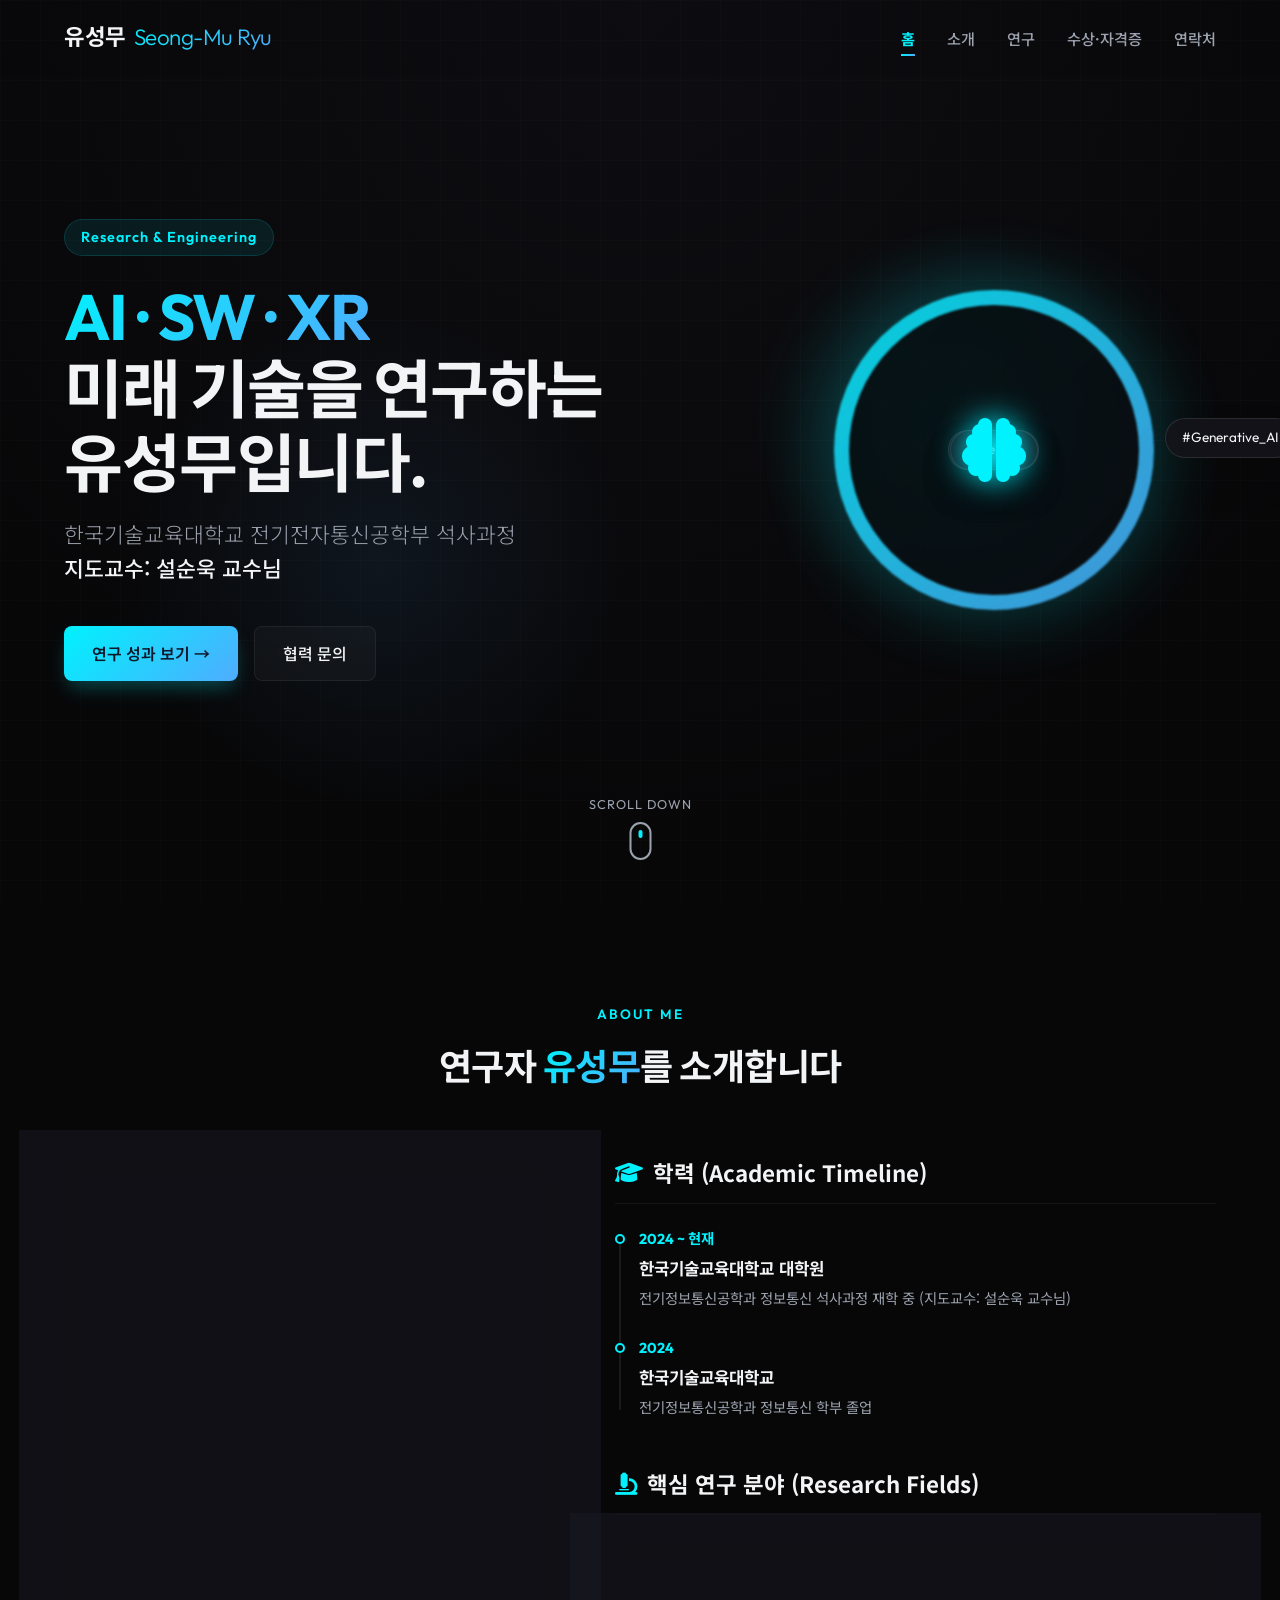
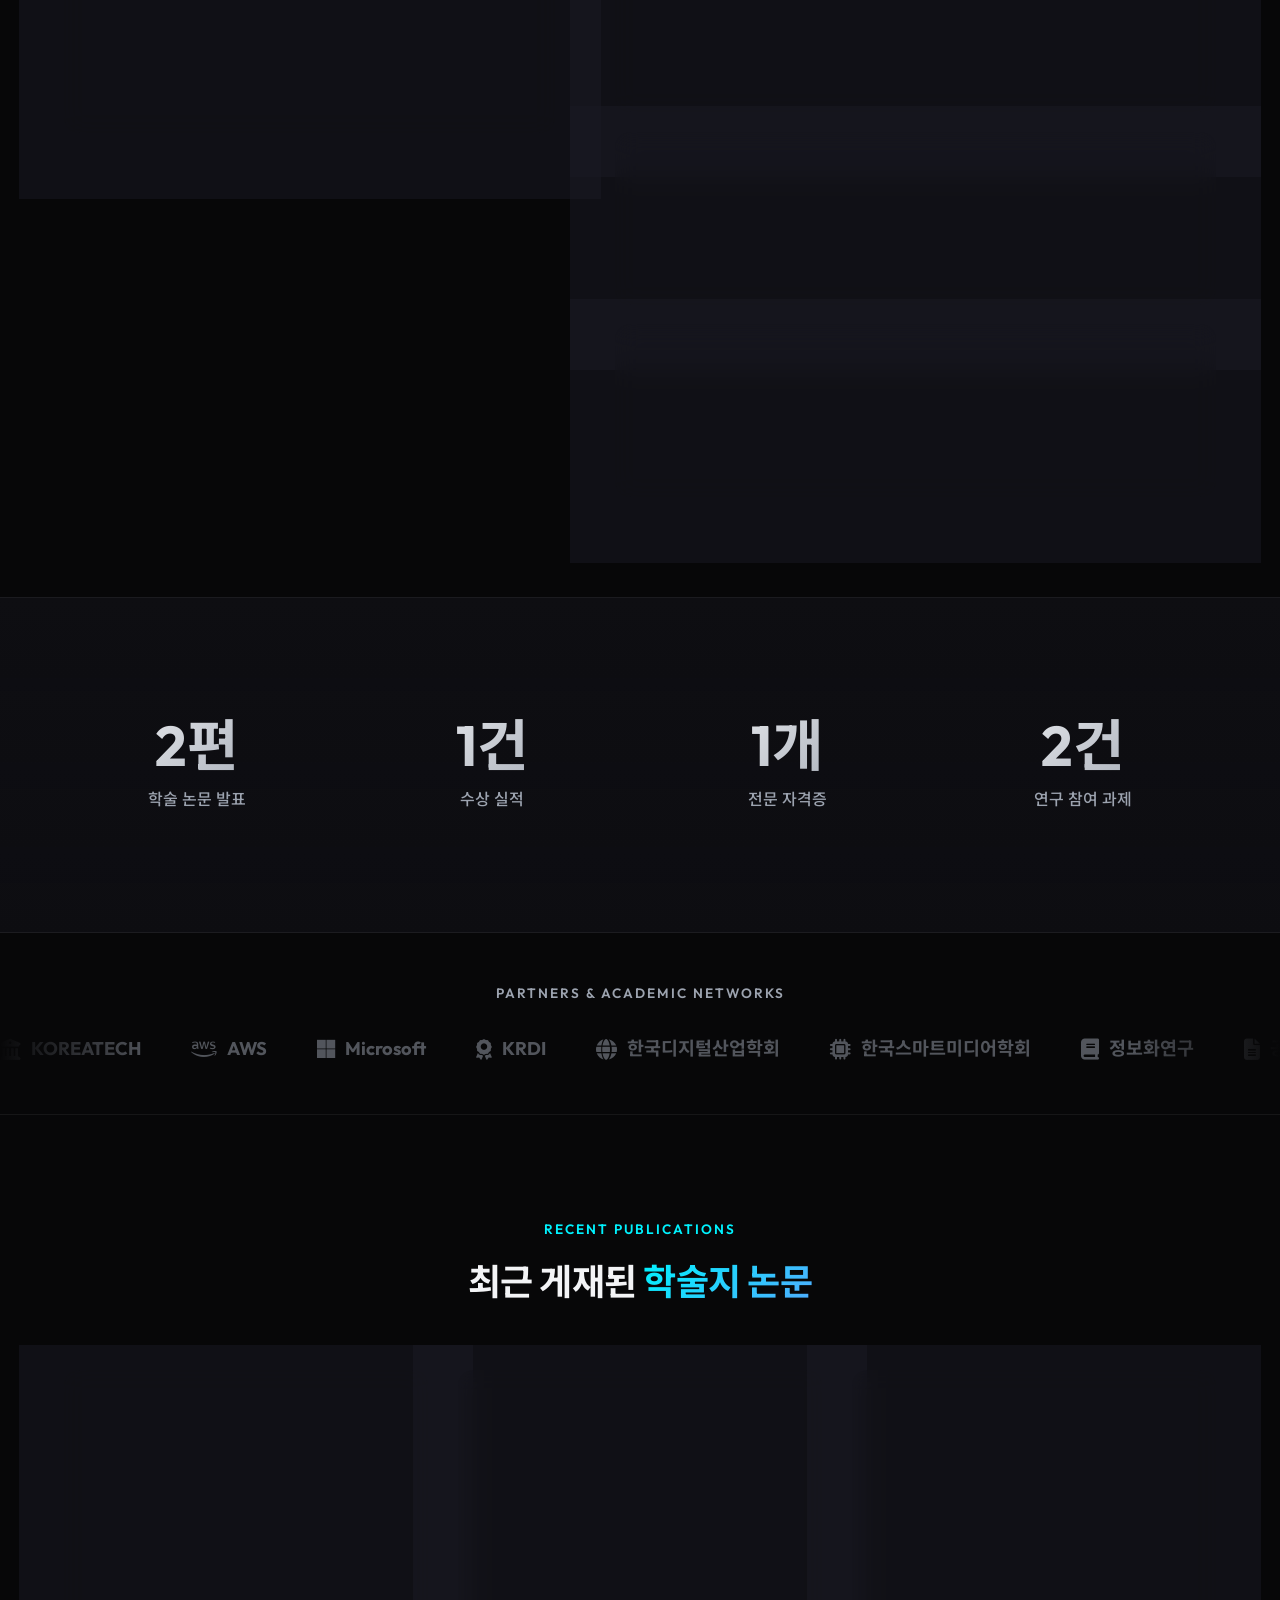
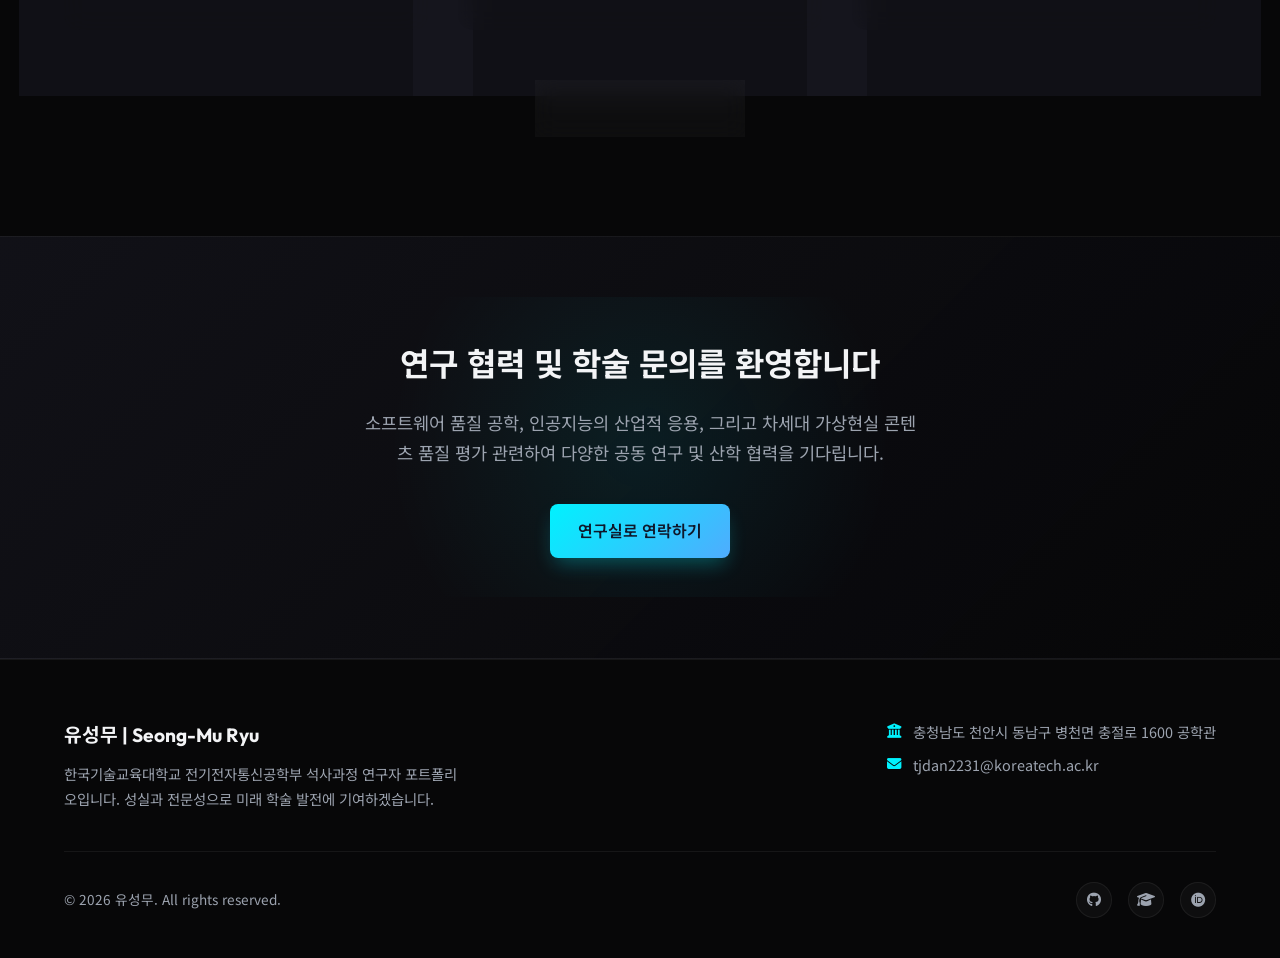
==== index.html @ e72997b7 "Add files via upload" ====
<!DOCTYPE html>
<html lang="ko">
<head>
  <meta charset="UTF-8">
  <meta name="viewport" content="width=device-width, initial-scale=1.0">
  <title>유성무 | AI · SW · XR 연구자 포트폴리오</title>
  <!-- SEO 메타 태그 -->
  <meta name="description" content="한국기술교육대학교 전기전자통신공학부 석사과정 유성무의 연구 포트폴리오입니다. 생성형 AI, SW 품질보증(ISO/IEC 25010), XR/WebXR, 빅데이터 텍스트 마이닝 연구 성과를 소개합니다.">
  <meta name="keywords" content="유성무, 설순욱, 한국기술교육대학교, 생성형 AI, SW 품질보증, ISO/IEC 25010, XR, WebXR, VirtualGraph, 빅데이터, 텍스트 마이닝, 포트폴리오">
  <!-- 폰트 및 아이콘 링크 -->
  <link rel="stylesheet" href="https://cdnjs.cloudflare.com/ajax/libs/font-awesome/6.4.0/css/all.min.css">
  <link rel="stylesheet" href="style.css">
</head>
<body>

  <!-- --- 1. Header / Nav --- -->
  <header class="header">
    <div class="container nav-container">
      <a href="index.html" class="logo">
        유성무 <span class="text-gradient">Seong-Mu Ryu</span>
      </a>
      <nav class="nav-menu">
        <a href="index.html" class="nav-link">홈</a>
        <a href="about.html" class="nav-link">소개</a>
        <a href="research.html" class="nav-link">연구</a>
        <a href="awards.html" class="nav-link">수상·자격증</a>
        <a href="contact.html" class="nav-link">연락처</a>
      </nav>
      <div class="burger">
        <div class="line1"></div>
        <div class="line2"></div>
        <div class="line3"></div>
      </div>
    </div>
  </header>

  <!-- --- 2. Hero 섹션 (풀스크린) --- -->
  <section class="hero" id="home">
    <div class="hero-glow-1"></div>
    <div class="hero-glow-2"></div>
    <div class="container">
      <div class="hero-content fade-in-up">
        <div class="hero-tag">Research & Engineering</div>
        <h1 class="hero-title">
          <span class="text-gradient">AI · SW · XR</span><br>
          미래 기술을 연구하는<br>
          유성무입니다.
        </h1>
        <p class="hero-subtitle">
          한국기술교육대학교 전기전자통신공학부 석사과정<br>
          <strong>지도교수: 설순욱 교수님</strong>
        </p>
        <div class="hero-buttons">
          <a href="research.html" class="btn btn-primary">연구 성과 보기 &rarr;</a>
          <a href="contact.html" class="btn btn-secondary">협력 문의</a>
        </div>
      </div>
      <div class="hero-visual fade-in-up delay-200">
        <div class="abstract-sphere"></div>
        <div class="hero-illustration">
          <i class="fas fa-brain" style="font-size: 4rem; color: var(--primary); filter: drop-shadow(0 0 15px var(--primary));"></i>
        </div>
        <div class="tech-tag-circle">#Generative_AI</div>
        <div class="tech-tag-circle">#SW_QA</div>
        <div class="tech-tag-circle">#WebXR</div>
      </div>
    </div>
    <div class="scroll-indicator">
      <span>SCROLL DOWN</span>
      <div class="scroll-mouse">
        <div class="scroll-wheel"></div>
      </div>
    </div>
  </section>

  <!-- --- 3. About 섹션 --- -->
  <section class="section-padding" id="about">
    <div class="container">
      <div class="section-header fade-in-up">
        <span class="section-tag">About Me</span>
        <h2 class="section-title">연구자 <span>유성무</span>를 소개합니다</h2>
      </div>
      
      <div class="about-grid">
        <!-- 프로필 카드 (좌측) -->
        <div class="about-left fade-in-up">
          <div class="glass-panel profile-card">
            <div class="profile-img-placeholder">
              <i class="fas fa-user-graduate"></i>
            </div>
            <div class="profile-info">
              <h3 class="profile-name-kr">유성무</h3>
              <p class="profile-name-en">Seong-Mu Ryu</p>
              <div class="profile-divider"></div>
              <p class="profile-desc">
                생성형 AI와 소프트웨어 품질 보증(ISO/IEC 25010), 그리고 WebXR 몰입형 기술의 융합을 탐구하며 복잡한 문제를 공학적으로 해결하는 연구자입니다.
              </p>
              <div class="profile-meta">
                <div class="meta-item">
                  <i class="fas fa-university"></i>
                  <strong>소속:</strong>
                  <span>한국기술교육대학교 전기전자통신공학부</span>
                </div>
                <div class="meta-item">
                  <i class="fas fa-user-tie"></i>
                  <strong>지도교수:</strong>
                  <span>설순욱 교수님</span>
                </div>
                <div class="meta-item">
                  <i class="fas fa-envelope"></i>
                  <strong>이메일:</strong>
                  <span>tjdan2231@koreatech.ac.kr</span>
                </div>
              </div>
            </div>
          </div>
        </div>

        <!-- 학력 및 연구 분야 (우측) -->
        <div class="about-right">
          <!-- 학력 타임라인 -->
          <div class="fade-in-up">
            <h3 class="timeline-section-title">
              <i class="fas fa-graduation-cap"></i> 학력 (Academic Timeline)
            </h3>
            <div class="timeline">
              <div class="timeline-item">
                <div class="timeline-marker"></div>
                <div class="timeline-year">2024 ~ 현재</div>
                <div class="timeline-title">한국기술교육대학교 대학원</div>
                <div class="timeline-desc">전기정보통신공학과 정보통신 석사과정 재학 중 (지도교수: 설순욱 교수님)</div>
              </div>
              <div class="timeline-item">
                <div class="timeline-marker"></div>
                <div class="timeline-year">2024</div>
                <div class="timeline-title">한국기술교육대학교</div>
                <div class="timeline-desc">전기정보통신공학과 정보통신 학부 졸업</div>
              </div>
            </div>
          </div>

          <!-- 3대 핵심 연구 분야 -->
          <div class="fade-in-up delay-200" style="margin-top: 40px;">
            <h3 class="timeline-section-title">
              <i class="fas fa-microscope"></i> 핵심 연구 분야 (Research Fields)
            </h3>
            <div class="fields-container">
              <!-- 분야 1 -->
              <div class="glass-panel field-card">
                <div class="field-icon">
                  <i class="fas fa-robot"></i>
                </div>
                <div class="field-content">
                  <h4>생성형 AI (Generative AI)</h4>
                  <p>콜센터 감정보호 시스템 및 LLM의 실제 비즈니스 적용성, 대형언어모델 품질 평가 방법론을 설계하고 연구합니다.</p>
                  <div class="field-tags">
                    <span class="field-tag">LLM 품질평가</span>
                    <span class="field-tag">감정보호</span>
                    <span class="field-tag">텍스트 마이닝</span>
                  </div>
                </div>
              </div>
              <!-- 분야 2 -->
              <div class="glass-panel field-card">
                <div class="field-icon">
                  <i class="fas fa-check-double"></i>
                </div>
                <div class="field-content">
                  <h4>SW 품질보증 (ISO/IEC 25010)</h4>
                  <p>소프트웨어 품질의 국제 표준인 ISO/IEC 25010을 기반으로 시스템 품질 특성을 체계적으로 정의하고 평가하는 기법을 개발합니다.</p>
                  <div class="field-tags">
                    <span class="field-tag">ISO/IEC 25010</span>
                    <span class="field-tag">사용 품질</span>
                    <span class="field-tag">품질 인증</span>
                  </div>
                </div>
              </div>
              <!-- 분야 3 -->
              <div class="glass-panel field-card">
                <div class="field-icon">
                  <i class="fas fa-vr-cardboard"></i>
                </div>
                <div class="field-content">
                  <h4>XR / WebXR 콘텐츠</h4>
                  <p>VirtualGraph 기술을 기반으로 뇌파(EEG) 장비를 활용한 몰입형 디지털 콘텐츠의 실물감 정밀 측정 시스템을 구축합니다.</p>
                  <div class="field-tags">
                    <span class="field-tag">VirtualGraph</span>
                    <span class="field-tag">EEG 융합</span>
                    <span class="field-tag">실물감 측정</span>
                  </div>
                </div>
              </div>
            </div>
          </div>
        </div>
      </div>
    </div>
  </section>

  <!-- --- 4. 숫자 카운터 애니메이션 섹션 --- -->
  <section class="section-padding counters-section">
    <div class="container counters-grid">
      <div class="counter-item fade-in-up">
        <div class="counter-number" data-target="5" data-suffix="편">0</div>
        <div class="counter-label">학술 논문 발표</div>
      </div>
      <div class="counter-item fade-in-up delay-100">
        <div class="counter-number" data-target="4" data-suffix="건">0</div>
        <div class="counter-label">수상 실적</div>
      </div>
      <div class="counter-item fade-in-up delay-200">
        <div class="counter-number" data-target="4" data-suffix="개">0</div>
        <div class="counter-label">전문 자격증</div>
      </div>
      <div class="counter-item fade-in-up delay-300">
        <div class="counter-number" data-target="6" data-suffix="건">0</div>
        <div class="counter-label">연구 참여 과제</div>
      </div>
    </div>
  </section>

  <!-- --- 5. 브랜드/기관 무한 슬라이드 (Marquee) --- -->
  <section class="brand-slider-section">
    <h3 class="brand-slider-title">Partners & Academic Networks</h3>
    <div class="marquee-container">
      <div class="marquee-track">
        <!-- 세트 1 -->
        <span class="brand-item"><i class="fas fa-university"></i> KOREATECH</span>
        <span class="brand-item"><i class="fab fa-aws"></i> AWS</span>
        <span class="brand-item"><i class="fab fa-microsoft"></i> Microsoft</span>
        <span class="brand-item"><i class="fas fa-award"></i> KRDI</span>
        <span class="brand-item"><i class="fas fa-globe"></i> 한국디지털산업학회</span>
        <span class="brand-item"><i class="fas fa-microchip"></i> 한국스마트미디어학회</span>
        <span class="brand-item"><i class="fas fa-book"></i> 정보화연구</span>
        <span class="brand-item"><i class="fas fa-file-alt"></i> 공학기술논문지</span>
        <span class="brand-item"><i class="fas fa-network-wired"></i> 한국정보전자통신기술학회</span>
        <!-- 세트 2 (무한 반복용 복사본) -->
        <span class="brand-item"><i class="fas fa-university"></i> KOREATECH</span>
        <span class="brand-item"><i class="fab fa-aws"></i> AWS</span>
        <span class="brand-item"><i class="fab fa-microsoft"></i> Microsoft</span>
        <span class="brand-item"><i class="fas fa-award"></i> KRDI</span>
        <span class="brand-item"><i class="fas fa-globe"></i> 한국디지털산업학회</span>
        <span class="brand-item"><i class="fas fa-microchip"></i> 한국스마트미디어학회</span>
        <span class="brand-item"><i class="fas fa-book"></i> 정보화연구</span>
        <span class="brand-item"><i class="fas fa-file-alt"></i> 공학기술논문지</span>
        <span class="brand-item"><i class="fas fa-network-wired"></i> 한국정보전자통신기술학회</span>
      </div>
    </div>
  </section>

  <!-- --- 6. 논문 카드 섹션 (최근 3편만) --- -->
  <section class="section-padding">
    <div class="container">
      <div class="section-header fade-in-up">
        <span class="section-tag">Recent Publications</span>
        <h2 class="section-title">최근 게재된 <span>학술지 논문</span></h2>
      </div>

      <div class="content-grid">
        <!-- 카드 1 -->
        <div class="glass-panel content-card fade-in-up">
          <div class="card-top">
            <span class="card-badge">생성형 AI</span>
            <span class="card-date">2025</span>
          </div>
          <h3 class="card-title">생성형 AI를 활용한 콜센터 상담원 감정보호 시스템</h3>
          <div class="card-author">저자: <strong>유성무</strong>·설순욱</div>
          <div class="card-journal">
            <i class="fas fa-journal-whills"></i> 정보화연구 22(2)
          </div>
        </div>

        <!-- 카드 2 -->
        <div class="glass-panel content-card fade-in-up delay-100">
          <div class="card-top">
            <span class="card-badge">SW 품질보증</span>
            <span class="card-date">2025</span>
          </div>
          <h3 class="card-title">대형언어모델(LLM) SW 사용 품질 특성의 중요도 연구</h3>
          <div class="card-author">저자: <strong>유성무</strong>·박지섭</div>
          <div class="card-journal">
            <i class="fas fa-journal-whills"></i> 공학기술논문지 18(2)
          </div>
        </div>

        <!-- 카드 3 -->
        <div class="glass-panel content-card fade-in-up delay-200">
          <div class="card-top">
            <span class="card-badge">텍스트 마이닝</span>
            <span class="card-date">2025</span>
          </div>
          <h3 class="card-title">특허 데이터 기반 생성형 AI 기술 동향 분석</h3>
          <div class="card-author">저자: <strong>유성무</strong>·송태원·이민정·최윤주·설순욱</div>
          <div class="card-journal">
            <i class="fas fa-journal-whills"></i> 한국정보전자통신기술학회논문지
          </div>
        </div>
      </div>

      <div style="text-align: center; margin-top: 50px;" class="fade-in-up">
        <a href="research.html" class="btn btn-secondary">전체 연구 실적 보기 &rarr;</a>
      </div>
    </div>
  </section>

  <!-- --- 7. CTA 섹션 --- -->
  <section class="cta-section">
    <div class="cta-glow"></div>
    <div class="container cta-content fade-in-up">
      <h2 class="cta-title">연구 협력 및 학술 문의를 환영합니다</h2>
      <p class="cta-desc">
        소프트웨어 품질 공학, 인공지능의 산업적 응용, 그리고 차세대 가상현실 콘텐츠 품질 평가 관련하여 다양한 공동 연구 및 산학 협력을 기다립니다.
      </p>
      <a href="contact.html" class="btn btn-primary">연구실로 연락하기</a>
    </div>
  </section>

  <!-- --- 8. Footer --- -->
  <footer class="footer">
    <div class="container">
      <div class="footer-top">
        <div class="footer-brand">
          <h5>유성무 | Seong-Mu Ryu</h5>
          <p>한국기술교육대학교 전기전자통신공학부 석사과정 연구자 포트폴리오입니다. 성실과 전문성으로 미래 학술 발전에 기여하겠습니다.</p>
        </div>
        <div class="footer-contact">
          <div class="footer-contact-item">
            <i class="fas fa-university"></i>
            <span>충청남도 천안시 동남구 병천면 충절로 1600 공학관</span>
          </div>
          <div class="footer-contact-item">
            <i class="fas fa-envelope"></i>
            <span>tjdan2231@koreatech.ac.kr</span>
          </div>
        </div>
      </div>
      <div class="footer-bottom">
        <div class="copyright">
          &copy; 2026 유성무. All rights reserved.
        </div>
        <div class="footer-socials">
          <a href="https://github.com" target="_blank" class="social-icon" aria-label="GitHub"><i class="fab fa-github"></i></a>
          <a href="https://scholar.google.com" target="_blank" class="social-icon" aria-label="Google Scholar"><i class="fas fa-graduation-cap"></i></a>
          <a href="https://orcid.org" target="_blank" class="social-icon" aria-label="ORCID"><i class="fab fa-orcid"></i></a>
        </div>
      </div>
    </div>
  </footer>

  <script src="app.js"></script>
</body>
</html>
---- style.css ----
@import url('https://fonts.googleapis.com/css2?family=Inter:wght@300;400;500;600;700&family=Noto+Sans+KR:wght@300;400;500;700&family=Outfit:wght@300;400;600;700&display=swap');

/* --- 글로벌 디자인 시스템 변수 --- */
:root {
  --bg-dark: #070708;
  --bg-deep: #0e0e12;
  --bg-surface: #14141c;
  --bg-card: rgba(26, 26, 36, 0.5);
  --border-color: rgba(255, 255, 255, 0.06);
  --border-glow: rgba(0, 242, 254, 0.1);
  
  /* 브랜드 액센트 컬러 */
  --primary: #00f2fe; /* 사이언/청록 */
  --primary-hover: #4facfe; /* 스틸 블루 */
  --secondary: #00adb5;
  --accent-gold: #e2b747; /* 학술 자격증/수상 포인트 */
  --text-main: #f3f4f6;
  --text-muted: #9ca3af;
  --text-dark: #0f172a;
  
  --font-base: 'Noto Sans KR', 'Inter', sans-serif;
  --font-heading: 'Outfit', 'Noto Sans KR', sans-serif;
  
  --card-blur: blur(12px);
  --shadow-premium: 0 20px 40px -15px rgba(0, 0, 0, 0.6);
  --transition-smooth: all 0.4s cubic-bezier(0.16, 1, 0.3, 1);
  --max-width: 1200px;
}

/* --- 리셋 & 기본 스타일 --- */
* {
  margin: 0;
  padding: 0;
  box-sizing: border-box;
}

html {
  scroll-behavior: smooth;
  font-size: 16px;
  background-color: var(--bg-dark);
  color: var(--text-main);
  font-family: var(--font-base);
}

body {
  overflow-x: hidden;
  background: radial-gradient(circle at 50% 0%, var(--bg-deep) 0%, var(--bg-dark) 80%);
  background-attachment: fixed;
  line-height: 1.6;
}

a {
  color: inherit;
  text-decoration: none;
  transition: var(--transition-smooth);
}

ul {
  list-style: none;
}

button, input, textarea {
  font-family: inherit;
  background: none;
  border: none;
  outline: none;
}

/* --- 공통 유틸리티 --- */
.container {
  width: 100%;
  max-width: var(--max-width);
  margin: 0 auto;
  padding: 0 24px;
}

.section-padding {
  padding: 100px 0;
}

.section-header {
  text-align: center;
  margin-bottom: 60px;
}

.section-tag {
  font-family: var(--font-heading);
  font-size: 0.85rem;
  font-weight: 600;
  text-transform: uppercase;
  color: var(--primary);
  letter-spacing: 2px;
  margin-bottom: 12px;
  display: inline-block;
}

.section-title {
  font-family: var(--font-heading);
  font-size: 2.25rem;
  font-weight: 700;
  letter-spacing: -0.5px;
}

.section-title span {
  background: linear-gradient(135deg, var(--primary), var(--primary-hover));
  -webkit-background-clip: text;
  -webkit-text-fill-color: transparent;
}

.text-gradient {
  background: linear-gradient(135deg, var(--primary), var(--primary-hover));
  -webkit-background-clip: text;
  -webkit-text-fill-color: transparent;
}

/* --- 글래스모피즘 공통 효과 --- */
.glass-panel {
  background: var(--bg-card);
  backdrop-filter: var(--card-blur);
  -webkit-backdrop-filter: var(--card-blur);
  border: 1px solid var(--border-color);
  border-radius: 16px;
  box-shadow: var(--shadow-premium);
  transition: var(--transition-smooth);
}

.glass-panel:hover {
  border-color: rgba(0, 242, 254, 0.2);
  box-shadow: 0 20px 40px -10px rgba(0, 242, 254, 0.08), var(--shadow-premium);
  transform: translateY(-5px);
}

/* --- 고정 네비게이션 헤더 --- */
.header {
  position: fixed;
  top: 0;
  left: 0;
  width: 100%;
  z-index: 1000;
  padding: 20px 0;
  transition: var(--transition-smooth);
  background: rgba(7, 7, 8, 0.01);
}

.header.scrolled {
  background: rgba(7, 7, 8, 0.85);
  backdrop-filter: var(--card-blur);
  -webkit-backdrop-filter: var(--card-blur);
  border-bottom: 1px solid var(--border-color);
  padding: 14px 0;
}

.nav-container {
  display: flex;
  justify-content: space-between;
  align-items: center;
}

.logo {
  font-family: var(--font-heading);
  font-size: 1.4rem;
  font-weight: 700;
  letter-spacing: -0.5px;
  display: flex;
  align-items: center;
  gap: 8px;
}

.logo span {
  font-weight: 300;
  color: var(--text-muted);
}

.nav-menu {
  display: flex;
  gap: 32px;
  align-items: center;
}

.nav-link {
  font-size: 0.95rem;
  font-weight: 500;
  color: var(--text-muted);
  position: relative;
  padding: 6px 0;
}

.nav-link:hover {
  color: var(--text-main);
}

.nav-link::after {
  content: '';
  position: absolute;
  bottom: 0;
  left: 0;
  width: 0;
  height: 2px;
  background: linear-gradient(90deg, var(--primary), var(--primary-hover));
  transition: var(--transition-smooth);
}

.nav-link:hover::after,
.nav-link.active::after {
  width: 100%;
}

.nav-link.active {
  color: var(--primary);
  font-weight: 700;
}

/* 모바일 햄버거 메뉴 */
.burger {
  display: none;
  cursor: pointer;
  z-index: 1100;
}

.burger div {
  width: 24px;
  height: 2px;
  background-color: var(--text-main);
  margin: 5px;
  transition: all 0.3s ease;
}

/* --- 풀스크린 Hero 섹션 --- */
.hero {
  height: 100vh;
  min-height: 700px;
  display: flex;
  align-items: center;
  position: relative;
  overflow: hidden;
}

/* 배경 기하학적 그리드 및 원형 그라디언트 효과 */
.hero::before {
  content: '';
  position: absolute;
  top: 0;
  left: 0;
  width: 100%;
  height: 100%;
  background-image: 
    linear-gradient(rgba(255, 255, 255, 0.015) 1px, transparent 1px),
    linear-gradient(90deg, rgba(255, 255, 255, 0.015) 1px, transparent 1px);
  background-size: 40px 40px;
  z-index: 1;
}

.hero-glow-1 {
  position: absolute;
  top: 25%;
  right: 10%;
  width: 400px;
  height: 400px;
  background: radial-gradient(circle, rgba(0, 242, 254, 0.12) 0%, transparent 70%);
  z-index: 0;
  pointer-events: none;
}

.hero-glow-2 {
  position: absolute;
  bottom: 10%;
  left: 10%;
  width: 500px;
  height: 500px;
  background: radial-gradient(circle, rgba(79, 172, 254, 0.08) 0%, transparent 70%);
  z-index: 0;
  pointer-events: none;
}

.hero .container {
  position: relative;
  z-index: 2;
  display: grid;
  grid-template-columns: 1.2fr 0.8fr;
  align-items: center;
  gap: 40px;
}

.hero-content {
  max-width: 680px;
}

.hero-tag {
  background: rgba(0, 242, 254, 0.08);
  border: 1px solid rgba(0, 242, 254, 0.15);
  color: var(--primary);
  font-family: var(--font-heading);
  font-size: 0.9rem;
  font-weight: 600;
  padding: 6px 16px;
  border-radius: 50px;
  display: inline-block;
  margin-bottom: 24px;
  letter-spacing: 1px;
}

.hero-title {
  font-family: var(--font-heading);
  font-size: 4rem;
  font-weight: 700;
  line-height: 1.15;
  margin-bottom: 16px;
  letter-spacing: -1.5px;
}

.hero-subtitle {
  font-size: 1.35rem;
  color: var(--text-muted);
  margin-bottom: 40px;
  font-weight: 300;
}

.hero-subtitle strong {
  color: var(--text-main);
  font-weight: 500;
}

.hero-buttons {
  display: flex;
  gap: 16px;
}

.btn {
  display: inline-flex;
  align-items: center;
  justify-content: center;
  padding: 14px 28px;
  border-radius: 8px;
  font-size: 1rem;
  font-weight: 500;
  cursor: pointer;
  transition: var(--transition-smooth);
}

.btn-primary {
  background: linear-gradient(135deg, var(--primary), var(--primary-hover));
  color: var(--text-dark);
  font-weight: 600;
  box-shadow: 0 10px 20px -5px rgba(0, 242, 254, 0.3);
}

.btn-primary:hover {
  transform: translateY(-2px);
  box-shadow: 0 15px 30px -5px rgba(0, 242, 254, 0.5);
}

.btn-secondary {
  border: 1px solid var(--border-color);
  background: rgba(255, 255, 255, 0.03);
  color: var(--text-main);
  backdrop-filter: var(--card-blur);
}

.btn-secondary:hover {
  background: rgba(255, 255, 255, 0.08);
  border-color: rgba(255, 255, 255, 0.2);
  transform: translateY(-2px);
}

.hero-visual {
  position: relative;
  display: flex;
  justify-content: center;
  align-items: center;
}

.abstract-sphere {
  width: 320px;
  height: 320px;
  border-radius: 50%;
  background: linear-gradient(135deg, var(--primary), var(--primary-hover));
  position: relative;
  filter: blur(1px);
  opacity: 0.85;
  box-shadow: 0 0 80px rgba(0, 242, 254, 0.3);
  animation: spherePulse 8s infinite alternate ease-in-out;
}

.abstract-sphere::after {
  content: '';
  position: absolute;
  top: 15px;
  left: 15px;
  right: 15px;
  bottom: 15px;
  border-radius: 50%;
  background: var(--bg-dark);
  opacity: 0.95;
  z-index: 1;
}

.hero-illustration {
  position: absolute;
  z-index: 2;
  text-align: center;
}

.tech-tag-circle {
  position: absolute;
  background: rgba(20, 20, 28, 0.85);
  border: 1px solid rgba(255, 255, 255, 0.1);
  padding: 8px 16px;
  border-radius: 20px;
  font-size: 0.85rem;
  font-family: var(--font-heading);
  white-space: nowrap;
  box-shadow: var(--shadow-premium);
  animation: floatAnim 6s infinite ease-in-out;
}

.tech-tag-circle:nth-child(1) {
  top: -40px;
  left: -20px;
  animation-delay: 0s;
}

.tech-tag-circle:nth-child(2) {
  bottom: -30px;
  right: -30px;
  animation-delay: 1.5s;
}

.tech-tag-circle:nth-child(3) {
  top: 40%;
  right: -80px;
  animation-delay: 3s;
}

.scroll-indicator {
  position: absolute;
  bottom: 40px;
  left: 50%;
  transform: translateX(-50%);
  z-index: 2;
  display: flex;
  flex-direction: column;
  align-items: center;
  gap: 8px;
  font-size: 0.8rem;
  color: var(--text-muted);
  font-family: var(--font-heading);
  letter-spacing: 1px;
}

.scroll-mouse {
  width: 22px;
  height: 38px;
  border: 2px solid var(--text-muted);
  border-radius: 12px;
  position: relative;
}

.scroll-wheel {
  width: 4px;
  height: 8px;
  background-color: var(--primary);
  border-radius: 2px;
  position: absolute;
  top: 6px;
  left: 50%;
  transform: translateX(-50%);
  animation: wheelAnim 1.5s infinite;
}

/* --- About 섹션 --- */
.about-grid {
  display: grid;
  grid-template-columns: 0.9fr 1.1fr;
  gap: 60px;
  align-items: flex-start;
}

.about-left {
  position: sticky;
  top: 120px;
}

.profile-card {
  padding: 40px;
}

.profile-img-placeholder {
  width: 140px;
  height: 140px;
  border-radius: 50%;
  background: linear-gradient(135deg, var(--bg-surface) 0%, #202030 100%);
  border: 2px solid var(--border-color);
  margin: 0 auto 24px;
  position: relative;
  display: flex;
  align-items: center;
  justify-content: center;
  overflow: hidden;
  box-shadow: 0 10px 25px rgba(0, 0, 0, 0.4);
}

.profile-img-placeholder i {
  font-size: 3.5rem;
  color: var(--primary);
}

.profile-img-placeholder::after {
  content: '';
  position: absolute;
  inset: 0;
  border-radius: 50%;
  border: 2px solid transparent;
  background: linear-gradient(135deg, var(--primary), var(--primary-hover)) border-box;
  -webkit-mask: linear-gradient(#fff 0 0) padding-box, linear-gradient(#fff 0 0);
  -webkit-mask-composite: destination-out;
  mask-composite: exclude;
}

.profile-info {
  text-align: center;
}

.profile-name-kr {
  font-size: 1.75rem;
  font-weight: 700;
  margin-bottom: 4px;
}

.profile-name-en {
  font-family: var(--font-heading);
  font-size: 1rem;
  color: var(--text-muted);
  font-weight: 400;
  margin-bottom: 16px;
}

.profile-divider {
  width: 40px;
  height: 2px;
  background: var(--primary);
  margin: 0 auto 20px;
}

.profile-desc {
  font-size: 0.95rem;
  color: var(--text-muted);
  line-height: 1.7;
  margin-bottom: 24px;
}

.profile-meta {
  display: flex;
  flex-direction: column;
  gap: 12px;
  text-align: left;
  border-top: 1px solid var(--border-color);
  padding-top: 24px;
}

.meta-item {
  display: flex;
  align-items: center;
  gap: 12px;
  font-size: 0.9rem;
}

.meta-item i {
  color: var(--primary);
  width: 16px;
  text-align: center;
}

.meta-item strong {
  font-weight: 500;
}

.meta-item span {
  color: var(--text-muted);
}

/* 학력 타임라인 */
.timeline-section-title {
  font-size: 1.4rem;
  font-weight: 700;
  margin-bottom: 24px;
  display: flex;
  align-items: center;
  gap: 10px;
  border-bottom: 1px solid var(--border-color);
  padding-bottom: 12px;
}

.timeline-section-title i {
  color: var(--primary);
}

.timeline {
  position: relative;
  padding-left: 24px;
  margin-bottom: 48px;
}

.timeline::before {
  content: '';
  position: absolute;
  left: 4px;
  top: 8px;
  bottom: 8px;
  width: 2px;
  background: rgba(255, 255, 255, 0.08);
}

.timeline-item {
  position: relative;
  margin-bottom: 28px;
}

.timeline-item:last-child {
  margin-bottom: 0;
}

.timeline-marker {
  position: absolute;
  left: -24px;
  top: 6px;
  width: 10px;
  height: 10px;
  border-radius: 50%;
  background: var(--bg-dark);
  border: 2px solid var(--primary);
  transition: var(--transition-smooth);
}

.timeline-item:hover .timeline-marker {
  background: var(--primary);
  box-shadow: 0 0 10px var(--primary);
  transform: scale(1.2);
}

.timeline-year {
  font-family: var(--font-heading);
  font-size: 0.9rem;
  font-weight: 700;
  color: var(--primary);
  margin-bottom: 4px;
}

.timeline-title {
  font-size: 1.05rem;
  font-weight: 700;
  margin-bottom: 4px;
}

.timeline-desc {
  font-size: 0.9rem;
  color: var(--text-muted);
}

/* 연구 분야 카드 */
.fields-container {
  display: flex;
  flex-direction: column;
  gap: 20px;
}

.field-card {
  display: flex;
  gap: 24px;
  padding: 24px;
}

.field-icon {
  width: 52px;
  height: 52px;
  border-radius: 12px;
  background: rgba(0, 242, 254, 0.05);
  border: 1px solid rgba(0, 242, 254, 0.12);
  color: var(--primary);
  display: flex;
  align-items: center;
  justify-content: center;
  font-size: 1.5rem;
  flex-shrink: 0;
  transition: var(--transition-smooth);
}

.field-card:hover .field-icon {
  background: var(--primary);
  color: var(--text-dark);
  transform: rotateY(180deg);
}

.field-content h4 {
  font-size: 1.15rem;
  font-weight: 700;
  margin-bottom: 8px;
}

.field-content p {
  font-size: 0.9rem;
  color: var(--text-muted);
  line-height: 1.6;
}

.field-tags {
  display: flex;
  flex-wrap: wrap;
  gap: 8px;
  margin-top: 12px;
}

.field-tag {
  font-size: 0.75rem;
  background: rgba(255, 255, 255, 0.04);
  border: 1px solid var(--border-color);
  padding: 3px 10px;
  border-radius: 30px;
  color: var(--text-muted);
}

/* --- 숫자 카운터 애니메이션 섹션 --- */
.counters-section {
  background: linear-gradient(180deg, var(--bg-deep) 0%, rgba(20, 20, 28, 0.5) 100%);
  border-top: 1px solid var(--border-color);
  border-bottom: 1px solid var(--border-color);
  position: relative;
  overflow: hidden;
}

.counters-grid {
  display: grid;
  grid-template-columns: repeat(4, 1fr);
  gap: 30px;
  text-align: center;
}

.counter-item {
  padding: 20px;
}

.counter-number {
  font-family: var(--font-heading);
  font-size: 3.5rem;
  font-weight: 700;
  line-height: 1;
  margin-bottom: 12px;
  color: var(--text-main);
  background: linear-gradient(135deg, var(--text-main), var(--text-muted));
  -webkit-background-clip: text;
  -webkit-text-fill-color: transparent;
}

.counter-item:hover .counter-number {
  background: linear-gradient(135deg, var(--primary), var(--primary-hover));
  -webkit-background-clip: text;
  -webkit-text-fill-color: transparent;
  text-shadow: 0 0 30px rgba(0, 242, 254, 0.2);
}

.counter-label {
  font-size: 1rem;
  color: var(--text-muted);
  font-weight: 500;
}

/* --- 브랜드/기관 무한 마퀴 슬라이드 (Marquee) --- */
.brand-slider-section {
  background-color: var(--bg-dark);
  padding: 50px 0;
  border-bottom: 1px solid var(--border-color);
  overflow: hidden;
  position: relative;
}

.brand-slider-title {
  text-align: center;
  font-size: 0.85rem;
  font-family: var(--font-heading);
  font-weight: 600;
  color: var(--text-muted);
  text-transform: uppercase;
  letter-spacing: 2px;
  margin-bottom: 30px;
}

.marquee-container {
  width: 100%;
  overflow: hidden;
  display: flex;
  position: relative;
}

/* 가장자리 그라디언트 페이드 처리 */
.marquee-container::before,
.marquee-container::after {
  content: '';
  position: absolute;
  top: 0;
  width: 150px;
  height: 100%;
  z-index: 2;
  pointer-events: none;
}

.marquee-container::before {
  left: 0;
  background: linear-gradient(90deg, var(--bg-dark), transparent);
}

.marquee-container::after {
  right: 0;
  background: linear-gradient(270deg, var(--bg-dark), transparent);
}

.marquee-track {
  display: flex;
  gap: 50px;
  animation: marquee 25s linear infinite;
  white-space: nowrap;
  align-items: center;
}

.marquee-track:hover {
  animation-play-state: paused;
}

.brand-item {
  font-family: var(--font-heading);
  font-size: 1.15rem;
  font-weight: 700;
  color: var(--text-muted);
  opacity: 0.5;
  transition: var(--transition-smooth);
  display: flex;
  align-items: center;
  gap: 10px;
}

.brand-item:hover {
  opacity: 1;
  color: var(--primary);
  transform: scale(1.05);
}

.brand-item i {
  font-size: 1.3rem;
}

/* --- 콘텐츠 카드 섹션 (논문) --- */
.content-grid {
  display: grid;
  grid-template-columns: repeat(3, 1fr);
  gap: 30px;
}

.content-card {
  padding: 30px;
  display: flex;
  flex-direction: column;
  height: 100%;
}

.card-top {
  display: flex;
  justify-content: space-between;
  align-items: center;
  margin-bottom: 20px;
}

.card-badge {
  font-size: 0.75rem;
  background: rgba(0, 242, 254, 0.06);
  border: 1px solid rgba(0, 242, 254, 0.15);
  color: var(--primary);
  padding: 4px 12px;
  border-radius: 30px;
  font-weight: 600;
}

.card-date {
  font-family: var(--font-heading);
  font-size: 0.85rem;
  color: var(--text-muted);
}

.card-title {
  font-size: 1.15rem;
  font-weight: 700;
  line-height: 1.5;
  margin-bottom: 16px;
  flex-grow: 1;
}

.card-author {
  font-size: 0.9rem;
  color: var(--text-muted);
  margin-bottom: 16px;
  border-top: 1px solid var(--border-color);
  padding-top: 16px;
}

.card-author strong {
  color: var(--text-main);
  font-weight: 500;
}

.card-journal {
  font-size: 0.85rem;
  color: var(--secondary);
  font-weight: 500;
  display: flex;
  align-items: center;
  gap: 6px;
}

/* --- CTA 섹션 --- */
.cta-section {
  position: relative;
  overflow: hidden;
  background: linear-gradient(135deg, rgba(20, 20, 28, 0.8) 0%, rgba(7, 7, 8, 0.9) 100%);
  border-top: 1px solid var(--border-color);
  border-bottom: 1px solid var(--border-color);
  text-align: center;
  padding: 100px 0;
}

.cta-glow {
  position: absolute;
  top: 50%;
  left: 50%;
  transform: translate(-50%, -50%);
  width: 600px;
  height: 300px;
  background: radial-gradient(circle, rgba(0, 242, 254, 0.08) 0%, transparent 75%);
  pointer-events: none;
  z-index: 0;
}

.cta-content {
  position: relative;
  z-index: 1;
  max-width: 600px;
  margin: 0 auto;
}

.cta-title {
  font-size: 2rem;
  font-weight: 700;
  margin-bottom: 20px;
}

.cta-desc {
  font-size: 1.1rem;
  color: var(--text-muted);
  margin-bottom: 36px;
  line-height: 1.7;
}

/* --- Footer 섹션 --- */
.footer {
  background: var(--bg-dark);
  border-top: 1px solid var(--border-color);
  padding: 60px 0 40px;
  font-size: 0.9rem;
  color: var(--text-muted);
}

.footer-top {
  display: flex;
  justify-content: space-between;
  align-items: flex-start;
  margin-bottom: 40px;
}

.footer-brand {
  max-width: 400px;
}

.footer-brand h5 {
  font-family: var(--font-heading);
  font-size: 1.2rem;
  font-weight: 700;
  color: var(--text-main);
  margin-bottom: 12px;
}

.footer-brand p {
  line-height: 1.7;
}

.footer-contact {
  display: flex;
  flex-direction: column;
  gap: 10px;
}

.footer-contact-item {
  display: flex;
  align-items: center;
  gap: 10px;
}

.footer-contact-item i {
  color: var(--primary);
  width: 16px;
}

.footer-bottom {
  border-top: 1px solid var(--border-color);
  padding-top: 30px;
  display: flex;
  justify-content: space-between;
  align-items: center;
}

.copyright {
  font-size: 0.85rem;
}

.footer-socials {
  display: flex;
  gap: 16px;
}

.social-icon {
  width: 36px;
  height: 36px;
  border-radius: 50%;
  background: rgba(255, 255, 255, 0.03);
  border: 1px solid var(--border-color);
  color: var(--text-muted);
  display: flex;
  align-items: center;
  justify-content: center;
  transition: var(--transition-smooth);
}

.social-icon:hover {
  background: var(--primary);
  color: var(--text-dark);
  transform: translateY(-3px);
  border-color: var(--primary);
}

/* --- 서브페이지 공통 배너 --- */
.subpage-banner {
  padding: 160px 0 80px;
  background: linear-gradient(180deg, rgba(14, 14, 18, 0.8) 0%, var(--bg-dark) 100%);
  border-bottom: 1px solid var(--border-color);
  position: relative;
  overflow: hidden;
}

.subpage-banner::before {
  content: '';
  position: absolute;
  top: 0;
  left: 0;
  width: 100%;
  height: 100%;
  background-image: radial-gradient(circle at 80% 20%, rgba(0, 242, 254, 0.06) 0%, transparent 60%);
  pointer-events: none;
}

.banner-content {
  max-width: 800px;
}

.banner-title {
  font-family: var(--font-heading);
  font-size: 3rem;
  font-weight: 700;
  margin-bottom: 16px;
  letter-spacing: -1px;
}

.banner-desc {
  font-size: 1.15rem;
  color: var(--text-muted);
  font-weight: 300;
}

/* --- about.html 전용 스타일 --- */
.about-detail-grid {
  display: grid;
  grid-template-columns: 1.1fr 0.9fr;
  gap: 60px;
  margin-bottom: 80px;
}

.about-intro-card {
  padding: 40px;
  line-height: 1.8;
}

.about-intro-card p {
  margin-bottom: 20px;
  color: var(--text-muted);
}

.about-intro-card p:last-child {
  margin-bottom: 0;
}

.about-intro-card strong {
  color: var(--text-main);
  font-weight: 500;
}

.prof-card-wrapper {
  padding: 40px;
  display: flex;
  flex-direction: column;
  gap: 20px;
}

.prof-info-box {
  display: flex;
  align-items: center;
  gap: 20px;
}

.prof-avatar {
  width: 70px;
  height: 70px;
  border-radius: 50%;
  background: var(--bg-dark);
  border: 1px solid rgba(0, 242, 254, 0.3);
  display: flex;
  align-items: center;
  justify-content: center;
  color: var(--primary);
  font-size: 1.8rem;
}

.prof-title h4 {
  font-size: 1.2rem;
  font-weight: 700;
}

.prof-title p {
  font-size: 0.9rem;
  color: var(--text-muted);
}

.prof-desc-text {
  font-size: 0.95rem;
  color: var(--text-muted);
  line-height: 1.7;
}

.skills-detail-section {
  margin-top: 80px;
}

.skills-grid {
  display: grid;
  grid-template-columns: repeat(2, 1fr);
  gap: 30px;
}

.skill-category {
  padding: 40px;
}

.skill-category h3 {
  font-size: 1.3rem;
  font-weight: 700;
  margin-bottom: 24px;
  border-bottom: 1px solid var(--border-color);
  padding-bottom: 12px;
  color: var(--primary);
}

.skill-list {
  display: flex;
  flex-direction: column;
  gap: 20px;
}

.skill-item-info {
  display: flex;
  justify-content: space-between;
  align-items: center;
  margin-bottom: 8px;
}

.skill-name {
  font-size: 0.95rem;
  font-weight: 500;
}

.skill-pct {
  font-family: var(--font-heading);
  font-size: 0.9rem;
  color: var(--primary);
  font-weight: 600;
}

.skill-progress-bg {
  width: 100%;
  height: 6px;
  background: rgba(255, 255, 255, 0.05);
  border-radius: 10px;
  overflow: hidden;
}

.skill-progress-bar {
  height: 100%;
  background: linear-gradient(90deg, var(--primary), var(--primary-hover));
  border-radius: 10px;
  width: 0%; /* JS로 애니메이션 구동 */
  transition: width 1.5s cubic-bezier(0.1, 0.8, 0.2, 1);
}

/* --- research.html 전용 스타일 --- */
.research-tabs-container {
  margin-bottom: 40px;
  display: flex;
  justify-content: space-between;
  align-items: center;
  flex-wrap: wrap;
  gap: 20px;
}

.tabs {
  display: flex;
  gap: 10px;
}

.tab-btn {
  padding: 10px 24px;
  border-radius: 8px;
  font-size: 0.95rem;
  font-weight: 500;
  color: var(--text-muted);
  border: 1px solid var(--border-color);
  background: rgba(255, 255, 255, 0.02);
  cursor: pointer;
  transition: var(--transition-smooth);
}

.tab-btn:hover {
  background: rgba(255, 255, 255, 0.06);
  border-color: rgba(255, 255, 255, 0.15);
}

.tab-btn.active {
  background: var(--primary);
  color: var(--text-dark);
  font-weight: 600;
  border-color: var(--primary);
  box-shadow: 0 5px 15px rgba(0, 242, 254, 0.2);
}

.search-box {
  position: relative;
  width: 300px;
}

.search-input {
  width: 100%;
  padding: 10px 16px 10px 40px;
  border-radius: 8px;
  font-size: 0.9rem;
  color: var(--text-main);
  background: rgba(255, 255, 255, 0.03);
  border: 1px solid var(--border-color);
  transition: var(--transition-smooth);
}

.search-input:focus {
  border-color: var(--primary);
  background: rgba(255, 255, 255, 0.06);
  box-shadow: 0 0 15px rgba(0, 242, 254, 0.1);
}

.search-box i {
  position: absolute;
  left: 14px;
  top: 50%;
  transform: translateY(-50%);
  color: var(--text-muted);
  font-size: 0.95rem;
}

.papers-list {
  display: flex;
  flex-direction: column;
  gap: 20px;
}

.paper-item {
  padding: 30px;
}

.paper-header {
  display: flex;
  justify-content: space-between;
  align-items: flex-start;
  gap: 20px;
  margin-bottom: 12px;
}

.paper-badge {
  font-family: var(--font-heading);
  font-size: 0.8rem;
  font-weight: 600;
  color: var(--accent-gold);
  border: 1px solid rgba(226, 183, 71, 0.3);
  background: rgba(226, 183, 71, 0.06);
  padding: 4px 12px;
  border-radius: 30px;
  white-space: nowrap;
}

.paper-item-title {
  font-size: 1.25rem;
  font-weight: 700;
  line-height: 1.4;
}

.paper-meta {
  font-size: 0.95rem;
  color: var(--text-muted);
  line-height: 1.7;
}

.paper-meta strong {
  color: var(--text-main);
  font-weight: 500;
}

.paper-links {
  display: flex;
  gap: 16px;
  margin-top: 16px;
  border-top: 1px solid var(--border-color);
  padding-top: 16px;
}

.paper-link {
  font-size: 0.85rem;
  color: var(--primary);
  font-weight: 500;
  display: flex;
  align-items: center;
  gap: 6px;
}

.paper-link:hover {
  color: var(--primary-hover);
  text-decoration: underline;
}

/* 프로젝트 전용 뷰 */
.projects-grid {
  display: grid;
  grid-template-columns: repeat(2, 1fr);
  gap: 30px;
}

.project-item {
  padding: 30px;
  display: flex;
  flex-direction: column;
  height: 100%;
}

.proj-icon {
  width: 48px;
  height: 48px;
  border-radius: 10px;
  background: rgba(0, 242, 254, 0.04);
  border: 1px solid rgba(0, 242, 254, 0.1);
  color: var(--primary);
  display: flex;
  align-items: center;
  justify-content: center;
  font-size: 1.3rem;
  margin-bottom: 20px;
}

.project-item:hover .proj-icon {
  background: var(--primary);
  color: var(--text-dark);
}

.proj-title {
  font-size: 1.15rem;
  font-weight: 700;
  margin-bottom: 12px;
}

.proj-leader {
  font-size: 0.85rem;
  color: var(--accent-gold);
  margin-bottom: 12px;
  font-weight: 500;
}

.proj-desc {
  font-size: 0.9rem;
  color: var(--text-muted);
  line-height: 1.6;
  flex-grow: 1;
}

/* --- awards.html 전용 스타일 --- */
.awards-grid {
  display: grid;
  grid-template-columns: repeat(2, 1fr);
  gap: 30px;
  margin-bottom: 80px;
}

.award-card {
  padding: 30px;
  display: flex;
  gap: 20px;
}

.award-badge-icon {
  width: 56px;
  height: 56px;
  border-radius: 50%;
  background: rgba(226, 183, 71, 0.08);
  border: 1px solid rgba(226, 183, 71, 0.25);
  color: var(--accent-gold);
  display: flex;
  align-items: center;
  justify-content: center;
  font-size: 1.6rem;
  flex-shrink: 0;
}

.award-card:hover .award-badge-icon {
  background: var(--accent-gold);
  color: var(--text-dark);
  box-shadow: 0 0 20px rgba(226, 183, 71, 0.4);
}

.award-details h4 {
  font-size: 1.1rem;
  font-weight: 700;
  margin-bottom: 8px;
  line-height: 1.4;
}

.award-org {
  font-size: 0.85rem;
  color: var(--primary);
  font-weight: 600;
  margin-bottom: 4px;
}

.award-date {
  font-family: var(--font-heading);
  font-size: 0.8rem;
  color: var(--text-muted);
}

.cert-grid {
  display: grid;
  grid-template-columns: repeat(2, 1fr);
  gap: 30px;
}

.cert-card {
  padding: 30px;
  display: flex;
  align-items: flex-start;
  gap: 20px;
}

.cert-badge-icon {
  width: 50px;
  height: 50px;
  border-radius: 10px;
  background: rgba(255, 255, 255, 0.03);
  border: 1px solid var(--border-color);
  color: var(--text-muted);
  display: flex;
  align-items: center;
  justify-content: center;
  font-size: 1.4rem;
  flex-shrink: 0;
  transition: var(--transition-smooth);
}

.cert-card:hover .cert-badge-icon {
  color: var(--primary);
  border-color: rgba(0, 242, 254, 0.3);
  background: rgba(0, 242, 254, 0.04);
}

.cert-details h4 {
  font-size: 1.05rem;
  font-weight: 700;
  margin-bottom: 6px;
}

.cert-org {
  font-size: 0.85rem;
  color: var(--text-muted);
  margin-bottom: 8px;
}

.cert-org strong {
  color: var(--text-main);
}

.cert-number {
  font-family: var(--font-heading);
  font-size: 0.75rem;
  color: var(--text-muted);
  background: rgba(255, 255, 255, 0.04);
  padding: 2px 8px;
  border-radius: 4px;
  display: inline-block;
  margin-bottom: 6px;
}

.cert-score {
  font-size: 0.8rem;
  color: var(--accent-gold);
  font-weight: 600;
}

/* --- contact.html 전용 스타일 --- */
.contact-grid {
  display: grid;
  grid-template-columns: 0.8fr 1.2fr;
  gap: 50px;
  align-items: stretch;
}

.contact-left {
  display: flex;
  flex-direction: column;
  gap: 30px;
}

.contact-info-card {
  padding: 40px;
  height: 100%;
}

.contact-info-list {
  display: flex;
  flex-direction: column;
  gap: 30px;
}

.contact-info-item {
  display: flex;
  gap: 20px;
  align-items: flex-start;
}

.contact-info-icon {
  width: 46px;
  height: 46px;
  border-radius: 50%;
  background: rgba(0, 242, 254, 0.05);
  border: 1px solid rgba(0, 242, 254, 0.12);
  color: var(--primary);
  display: flex;
  align-items: center;
  justify-content: center;
  font-size: 1.2rem;
  flex-shrink: 0;
}

.contact-info-details h5 {
  font-size: 1rem;
  font-weight: 700;
  margin-bottom: 6px;
}

.contact-info-details p,
.contact-info-details a {
  font-size: 0.9rem;
  color: var(--text-muted);
  line-height: 1.6;
}

.contact-info-details a:hover {
  color: var(--primary);
}

.map-placeholder-card {
  height: 250px;
  position: relative;
  overflow: hidden;
  display: flex;
  align-items: center;
  justify-content: center;
  text-align: center;
  background: radial-gradient(circle at center, #1b2030 0%, var(--bg-surface) 100%);
  padding: 20px;
}

.map-placeholder-card i {
  font-size: 2.5rem;
  color: var(--primary);
  margin-bottom: 12px;
  animation: floatAnim 3s infinite ease-in-out;
}

.map-desc {
  font-size: 0.85rem;
  color: var(--text-muted);
}

/* 연락처 입력 폼 */
.contact-right-card {
  padding: 40px;
}

.form-title {
  font-size: 1.4rem;
  font-weight: 700;
  margin-bottom: 30px;
  display: flex;
  align-items: center;
  gap: 10px;
}

.form-title i {
  color: var(--primary);
}

.form-grid {
  display: grid;
  grid-template-columns: repeat(2, 1fr);
  gap: 20px;
  margin-bottom: 20px;
}

.form-group {
  display: flex;
  flex-direction: column;
  gap: 8px;
}

.form-group.full-width {
  grid-column: span 2;
}

.form-label {
  font-size: 0.85rem;
  font-weight: 500;
  color: var(--text-muted);
}

.form-control {
  width: 100%;
  padding: 12px 16px;
  background: rgba(255, 255, 255, 0.02);
  border: 1px solid var(--border-color);
  border-radius: 8px;
  color: var(--text-main);
  font-size: 0.95rem;
  transition: var(--transition-smooth);
}

.form-control:focus {
  border-color: var(--primary);
  background: rgba(255, 255, 255, 0.04);
  box-shadow: 0 0 15px rgba(0, 242, 254, 0.05);
}

textarea.form-control {
  resize: vertical;
  min-height: 150px;
}

.submit-btn {
  display: inline-flex;
  align-items: center;
  justify-content: center;
  gap: 10px;
  width: 100%;
  padding: 14px;
  border-radius: 8px;
  font-size: 1rem;
  font-weight: 600;
  background: linear-gradient(135deg, var(--primary), var(--primary-hover));
  color: var(--text-dark);
  cursor: pointer;
  transition: var(--transition-smooth);
  box-shadow: 0 10px 20px -5px rgba(0, 242, 254, 0.2);
}

.submit-btn:hover {
  transform: translateY(-2px);
  box-shadow: 0 15px 30px -5px rgba(0, 242, 254, 0.4);
}

.form-status {
  margin-top: 15px;
  font-size: 0.9rem;
  text-align: center;
  border-radius: 6px;
  padding: 10px;
  display: none;
}

.form-status.success {
  background: rgba(16, 185, 129, 0.1);
  border: 1px solid rgba(16, 185, 129, 0.2);
  color: #10b981;
  display: block;
}

/* --- 애니메이션 정의 --- */
@keyframes marquee {
  0% { transform: translateX(0); }
  100% { transform: translateX(-50%); }
}

@keyframes spherePulse {
  0% {
    transform: scale(1);
    box-shadow: 0 0 80px rgba(0, 242, 254, 0.2);
  }
  100% {
    transform: scale(1.05);
    box-shadow: 0 0 100px rgba(79, 172, 254, 0.4);
  }
}

@keyframes floatAnim {
  0%, 100% { transform: translateY(0); }
  50% { transform: translateY(-12px); }
}

@keyframes wheelAnim {
  0% {
    opacity: 1;
    top: 6px;
  }
  50% {
    opacity: 0.3;
    top: 18px;
  }
  100% {
    opacity: 0;
    top: 6px;
  }
}

/* 스크롤 애니메이션 클래스 */
.fade-in-up {
  opacity: 0;
  transform: translateY(30px);
  transition: opacity 0.8s ease, transform 0.8s cubic-bezier(0.16, 1, 0.3, 1);
}

.fade-in-up.visible {
  opacity: 1;
  transform: translateY(0);
}

/* 딜레이 클래스 */
.delay-100 { transition-delay: 100ms; }
.delay-200 { transition-delay: 200ms; }
.delay-300 { transition-delay: 300ms; }
.delay-400 { transition-delay: 400ms; }

/* --- 미디어 쿼리 (반응형 대응) --- */
@media (max-width: 1024px) {
  .hero .container {
    grid-template-columns: 1fr;
    text-align: center;
    gap: 50px;
    padding-top: 80px;
  }
  
  .hero-content {
    max-width: 100%;
    margin: 0 auto;
  }
  
  .hero-buttons {
    justify-content: center;
  }
  
  .hero-visual {
    display: none; /* 태블릿/모바일에서는 비주얼 생략하여 핵심 정보 강조 */
  }
  
  .about-grid {
    grid-template-columns: 1fr;
    gap: 40px;
  }
  
  .about-left {
    position: static;
  }
  
  .counters-grid {
    grid-template-columns: repeat(2, 1fr);
  }
  
  .content-grid {
    grid-template-columns: repeat(2, 1fr);
  }
  
  .about-detail-grid {
    grid-template-columns: 1fr;
    gap: 40px;
  }
  
  .skills-grid {
    grid-template-columns: 1fr;
  }
  
  .projects-grid {
    grid-template-columns: 1fr;
  }
  
  .awards-grid {
    grid-template-columns: 1fr;
  }
  
  .cert-grid {
    grid-template-columns: 1fr;
  }
  
  .contact-grid {
    grid-template-columns: 1fr;
  }
}

@media (max-width: 768px) {
  .section-padding {
    padding: 70px 0;
  }
  
  .section-title {
    font-size: 1.85rem;
  }
  
  .hero-title {
    font-size: 2.8rem;
  }
  
  .nav-menu {
    position: fixed;
    top: 0;
    right: -100%;
    width: 280px;
    height: 100vh;
    background: rgba(14, 14, 18, 0.98);
    backdrop-filter: var(--card-blur);
    border-left: 1px solid var(--border-color);
    flex-direction: column;
    justify-content: center;
    gap: 30px;
    transition: var(--transition-smooth);
    z-index: 1000;
  }
  
  .nav-menu.active {
    right: 0;
  }
  
  .burger {
    display: block;
  }
  
  /* 햄버거 토글 애니메이션 */
  .toggle .line1 {
    transform: rotate(-45deg) translate(-5px, 6px);
  }
  .toggle .line2 {
    opacity: 0;
  }
  .toggle .line3 {
    transform: rotate(45deg) translate(-5px, -6px);
  }
  
  .counters-grid {
    grid-template-columns: 1fr;
    gap: 24px;
  }
  
  .content-grid {
    grid-template-columns: 1fr;
  }
  
  .hero-buttons {
    flex-direction: column;
    width: 100%;
  }
  
  .btn {
    width: 100%;
  }
  
  .research-tabs-container {
    flex-direction: column;
    align-items: stretch;
  }
  
  .tabs {
    flex-wrap: wrap;
  }
  
  .tab-btn {
    flex-grow: 1;
    text-align: center;
    padding: 8px 16px;
  }
  
  .search-box {
    width: 100%;
  }
  
  .form-grid {
    grid-template-columns: 1fr;
  }
  
  .form-group.full-width {
    grid-column: span 1;
  }
  
  .footer-top {
    flex-direction: column;
    gap: 30px;
  }
  
  .footer-bottom {
    flex-direction: column;
    gap: 20px;
    text-align: center;
  }
}
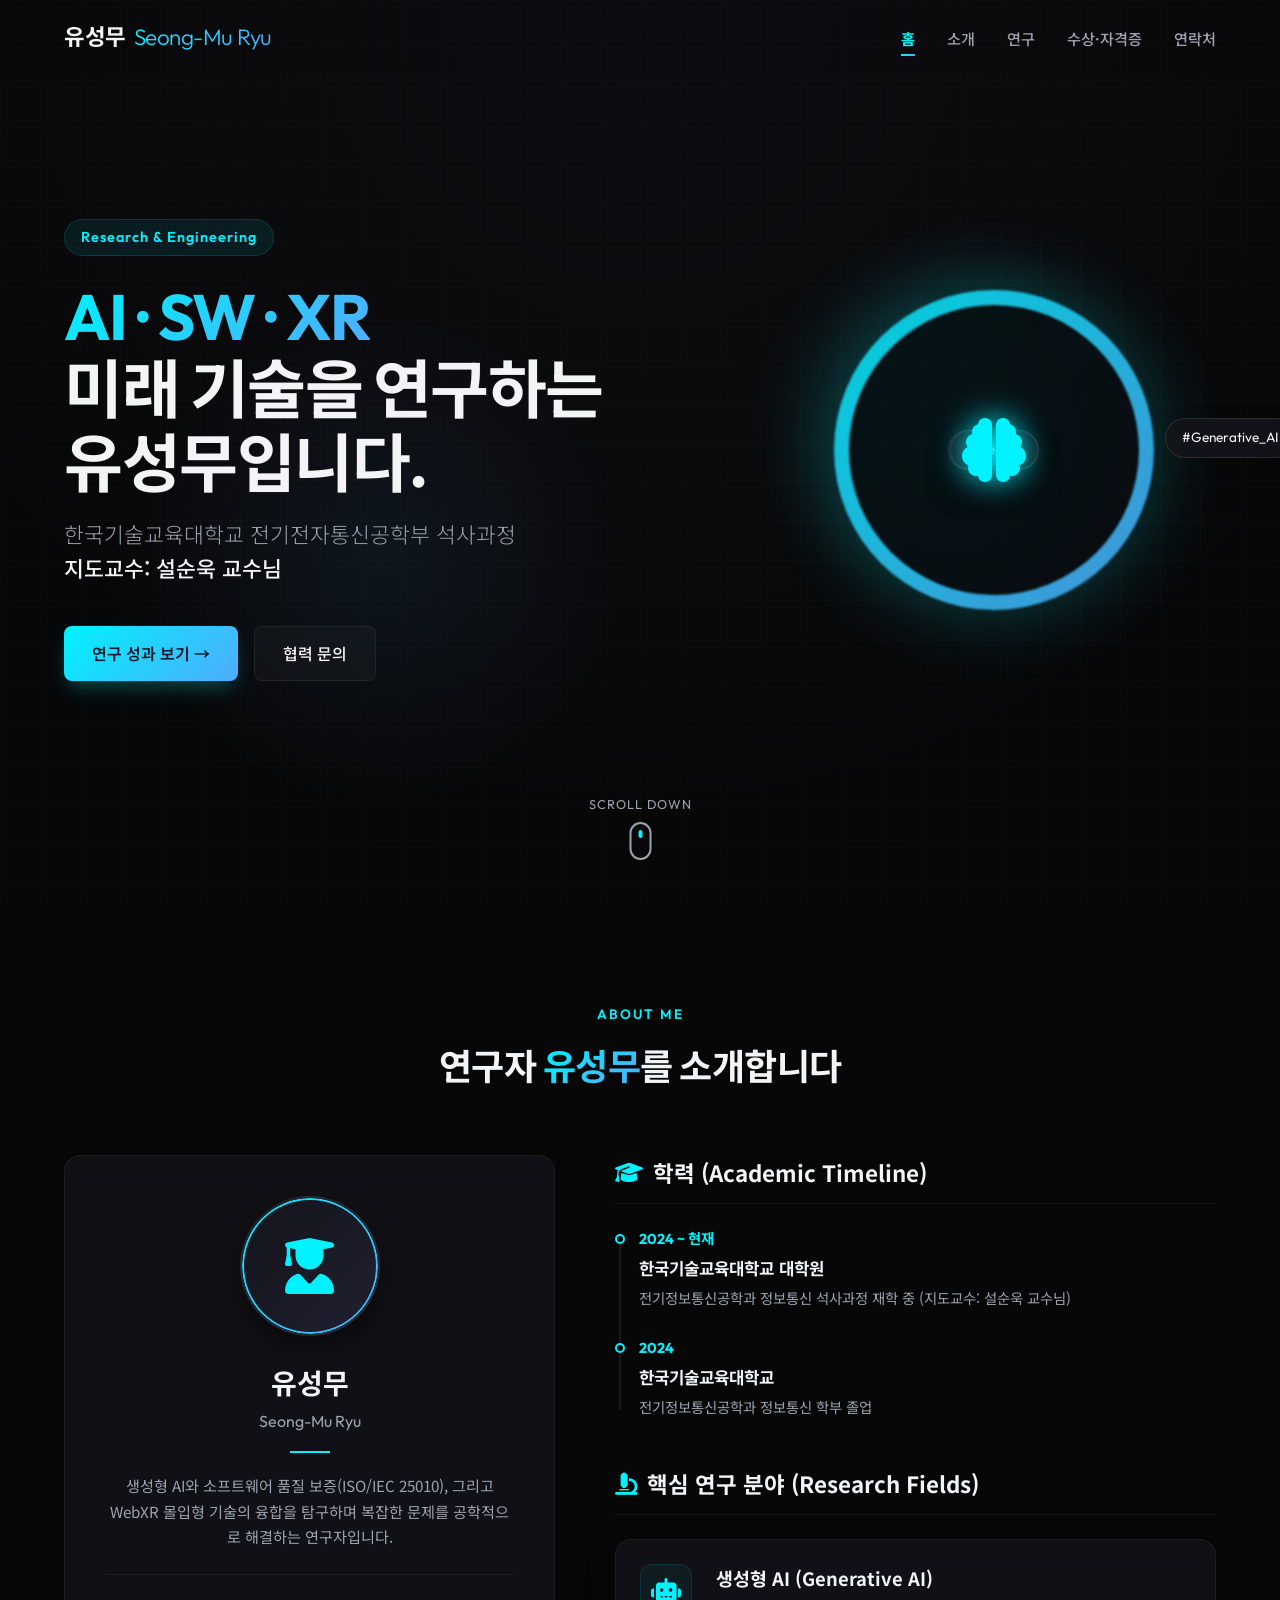
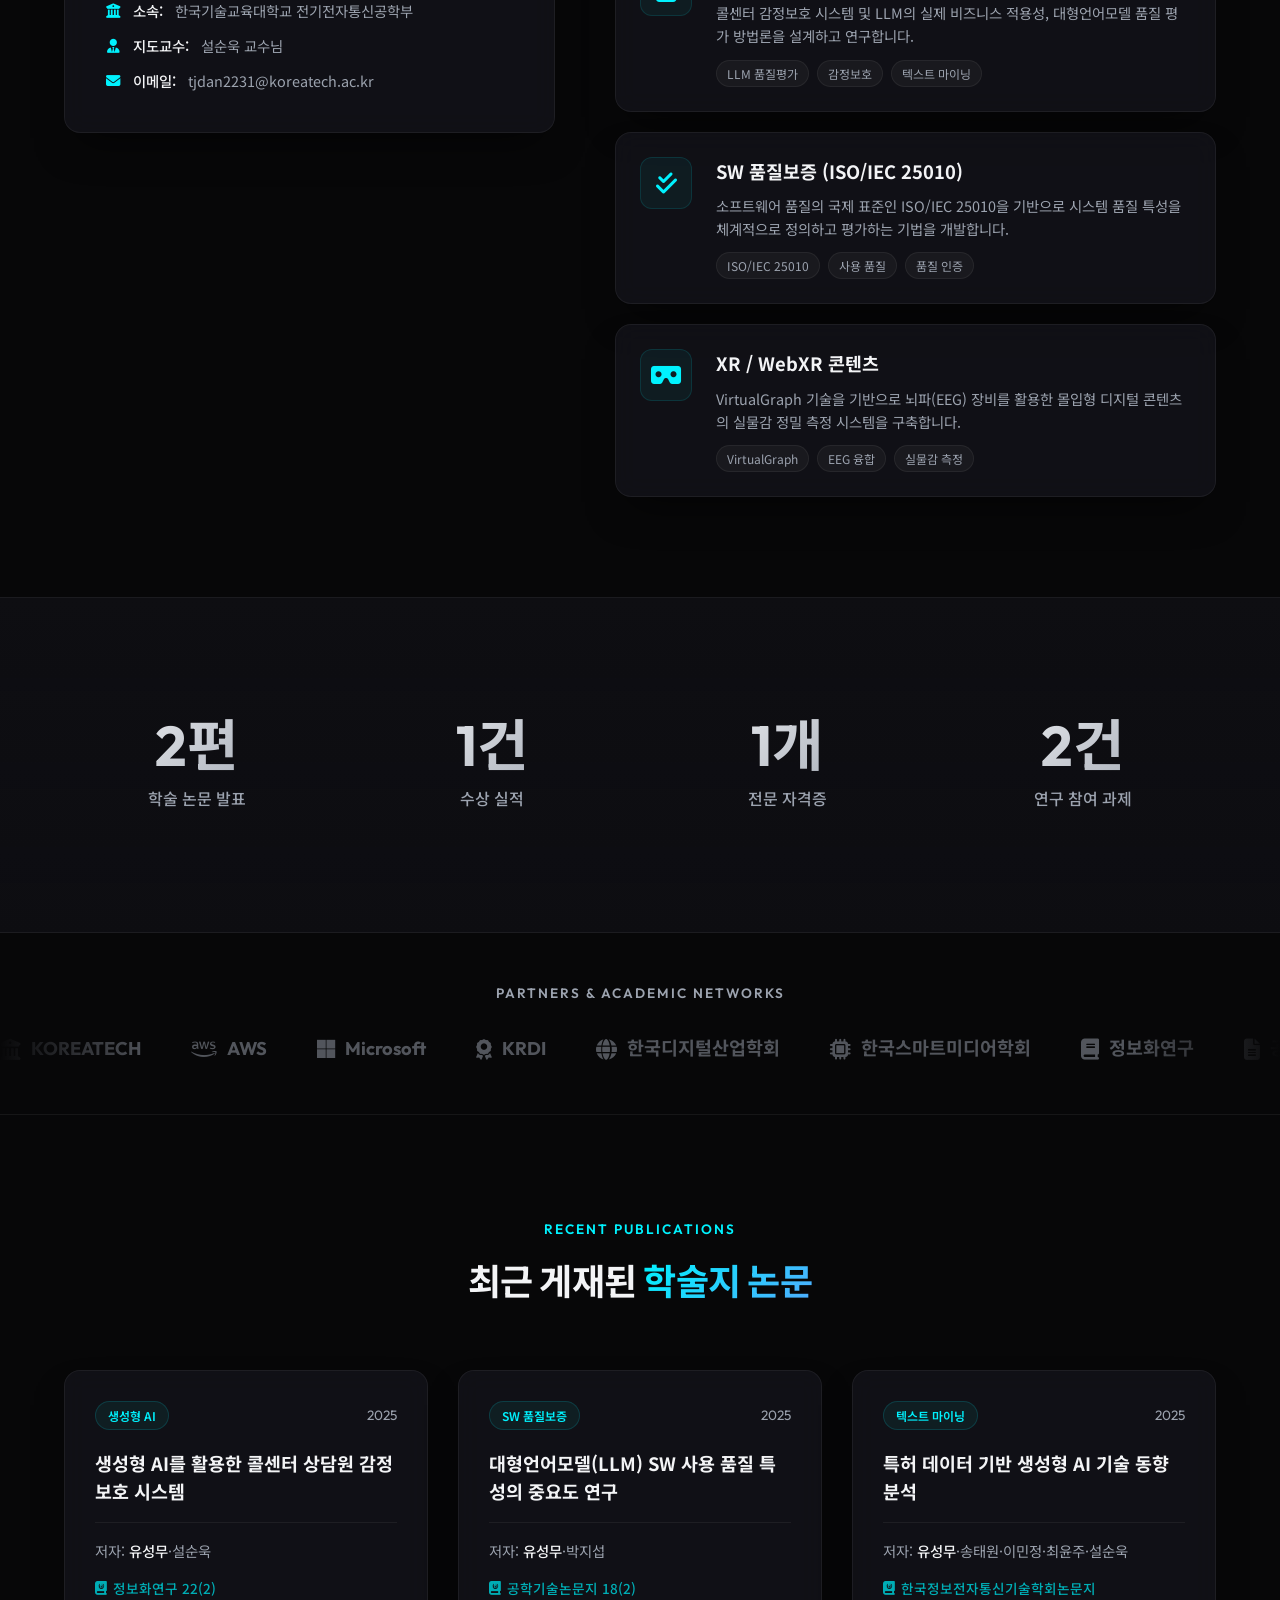
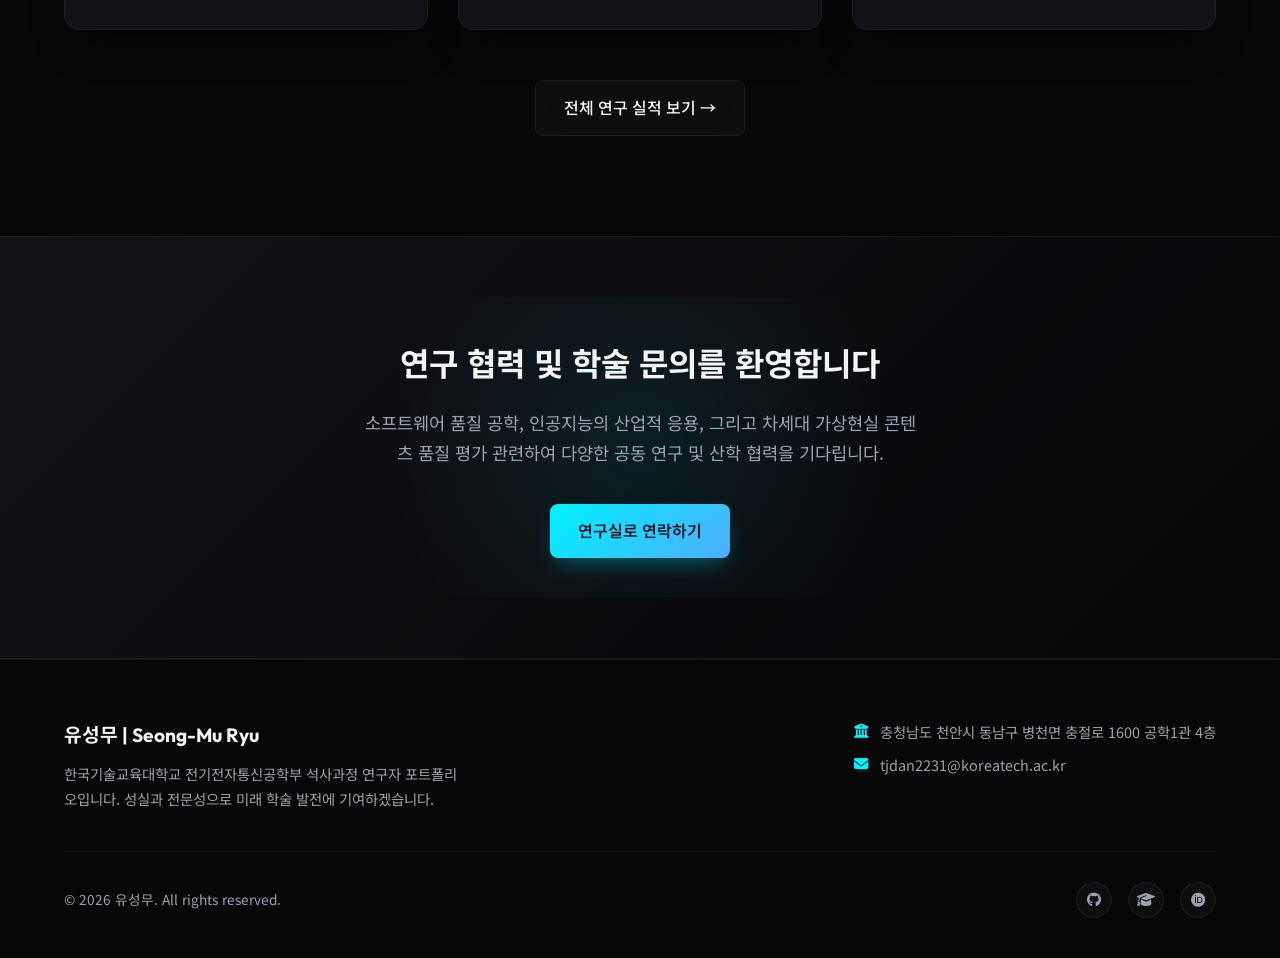
==== commit ff50589a: "Add files via upload" ====
--- a/index.html
+++ b/index.html
@@ -326,7 +326,7 @@
         <div class="footer-contact">
           <div class="footer-contact-item">
             <i class="fas fa-university"></i>
-            <span>충청남도 천안시 동남구 병천면 충절로 1600 공학관</span>
+            <span>충청남도 천안시 동남구 병천면 충절로 1600 공학1관 4층</span>
           </div>
           <div class="footer-contact-item">
             <i class="fas fa-envelope"></i>
